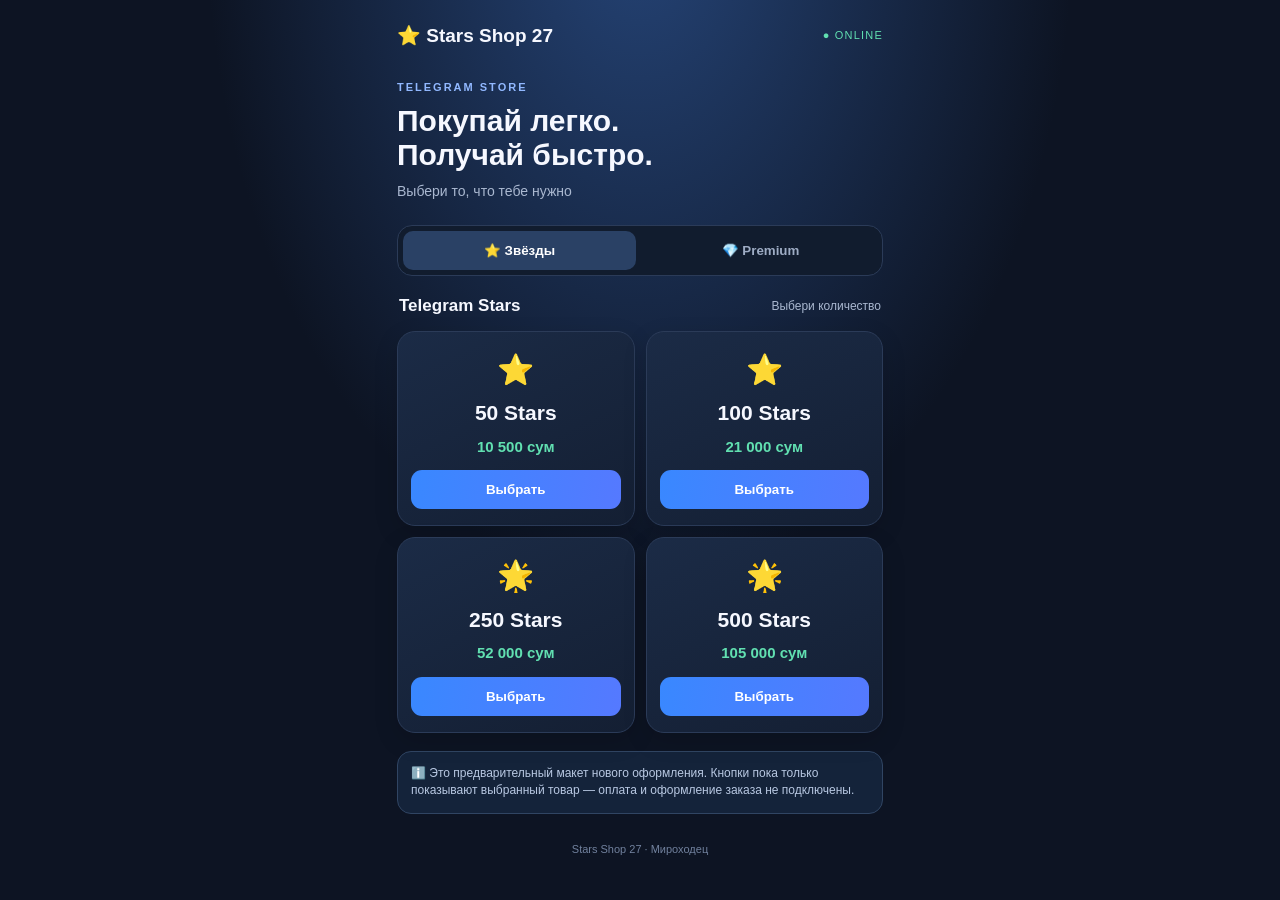
==== widget-preview/index.html @ 759ab861 "Add standalone Stars Shop 27 widget preview" ====
<!doctype html>
<html lang="ru">
<head>
<meta charset="utf-8">
<meta name="viewport" content="width=device-width,initial-scale=1">
<meta name="theme-color" content="#101522">
<title>Stars Shop 27 — новый интерфейс</title>
<style>
:root{color-scheme:dark;--bg:#0d1423;--panel:#17243a;--line:#2b3b58;--muted:#aab8d0;--blue:#438fff;--mint:#61e0b1}
*{box-sizing:border-box}body{margin:0;background:radial-gradient(ellipse at 50% -10%,#254477 0,transparent 48%),var(--bg);color:#f6f8ff;font:15px/1.45 -apple-system,BlinkMacSystemFont,"Segoe UI",sans-serif}
main{max-width:520px;margin:auto;padding:22px 17px 42px}.top{display:flex;align-items:center;justify-content:space-between;margin-bottom:30px}.brand{font-weight:850;font-size:19px}.online{font-size:11px;color:var(--mint);letter-spacing:1.2px}.eyebrow{font-size:11px;letter-spacing:2px;color:#91b8ff;font-weight:800}h1{font-size:30px;line-height:1.12;margin:9px 0}.sub{color:var(--muted);font-size:14px}.tabs{display:flex;gap:8px;margin:24px 0 18px;padding:5px;border:1px solid var(--line);border-radius:15px;background:#111c2e}.tab{flex:1;border:0;border-radius:10px;padding:12px 5px;background:transparent;color:#9eacc4;font-weight:700}.tab.active{background:#2a4165;color:white}.section{display:flex;align-items:center;justify-content:space-between;margin:18px 2px 12px}.section strong{font-size:17px}.section span{font-size:12px;color:var(--muted)}.grid{display:grid;grid-template-columns:1fr 1fr;gap:11px}.item{border:1px solid var(--line);border-radius:18px;padding:16px 13px;background:linear-gradient(155deg,#1b2b46,#141f33);text-align:center;box-shadow:0 8px 24px #0002}.emoji{font-size:30px}.amount{font-size:21px;font-weight:850;margin:7px 0 2px}.price{color:var(--mint);font-weight:800;font-size:15px;margin:7px 0 13px}.buy{width:100%;border:0;border-radius:11px;padding:12px;background:linear-gradient(100deg,#3988ff,#5579ff);color:white;font-weight:800}.buy:active{transform:scale(.98)}.premium .item{background:linear-gradient(155deg,#342d58,#1d2541)}.premium .price{color:#c9b4ff}.hint{margin-top:18px;border:1px solid #304563;background:#14233a;border-radius:14px;padding:13px;color:#b8c8e2;font-size:12px}.foot{text-align:center;color:#71819d;font-size:11px;margin-top:28px}.hidden{display:none}.toast{position:fixed;left:50%;bottom:22px;transform:translate(-50%,20px);opacity:0;pointer-events:none;background:#263b5b;border:1px solid #58739d;border-radius:14px;padding:12px 17px;box-shadow:0 8px 30px #0008;transition:.2s;white-space:nowrap}.toast.show{opacity:1;transform:translate(-50%,0)}
</style>
</head>
<body><main>
<header class="top"><div class="brand">⭐ Stars Shop 27</div><div class="online">● ONLINE</div></header>
<div class="eyebrow">TELEGRAM STORE</div><h1>Покупай легко.<br>Получай быстро.</h1><div class="sub">Выбери то, что тебе нужно</div>
<nav class="tabs"><button class="tab active" data-tab="stars">⭐ Звёзды</button><button class="tab" data-tab="premium">💎 Premium</button></nav>
<section id="stars"><div class="section"><strong>Telegram Stars</strong><span>Выбери количество</span></div><div class="grid">
<article class="item"><div class="emoji">⭐</div><div class="amount">50 Stars</div><div class="price">10 500 сум</div><button class="buy" data-product="50 Stars">Выбрать</button></article>
<article class="item"><div class="emoji">⭐</div><div class="amount">100 Stars</div><div class="price">21 000 сум</div><button class="buy" data-product="100 Stars">Выбрать</button></article>
<article class="item"><div class="emoji">🌟</div><div class="amount">250 Stars</div><div class="price">52 000 сум</div><button class="buy" data-product="250 Stars">Выбрать</button></article>
<article class="item"><div class="emoji">🌟</div><div class="amount">500 Stars</div><div class="price">105 000 сум</div><button class="buy" data-product="500 Stars">Выбрать</button></article>
</div></section>
<section id="premium" class="hidden premium"><div class="section"><strong>Telegram Premium</strong><span>Подписка</span></div><div class="grid">
<article class="item"><div class="emoji">💎</div><div class="amount">3 месяца</div><div class="price">165 000 сум</div><button class="buy" data-product="Premium 3 месяца">Выбрать</button></article>
<article class="item"><div class="emoji">💎</div><div class="amount">6 месяцев</div><div class="price">225 000 сум</div><button class="buy" data-product="Premium 6 месяцев">Выбрать</button></article>
<article class="item"><div class="emoji">👑</div><div class="amount">12 месяцев</div><div class="price">399 000 сум</div><button class="buy" data-product="Premium 12 месяцев">Выбрать</button></article>
</div></section>
<div class="hint">ℹ️ Это предварительный макет нового оформления. Кнопки пока только показывают выбранный товар — оплата и оформление заказа не подключены.</div>
<div class="foot">Stars Shop 27 · Мироходец</div>
</main><div class="toast" id="toast"></div>
<script>
const tabs=[...document.querySelectorAll('.tab')];tabs.forEach(t=>t.addEventListener('click',()=>{tabs.forEach(x=>x.classList.toggle('active',x===t));document.querySelector('#stars').classList.toggle('hidden',t.dataset.tab!=='stars');document.querySelector('#premium').classList.toggle('hidden',t.dataset.tab!=='premium')}));
let timer;document.querySelectorAll('.buy').forEach(b=>b.addEventListener('click',()=>{const el=document.querySelector('#toast');el.textContent='Выбрано: '+b.dataset.product;el.classList.add('show');clearTimeout(timer);timer=setTimeout(()=>el.classList.remove('show'),2100)}));
</script></body></html>
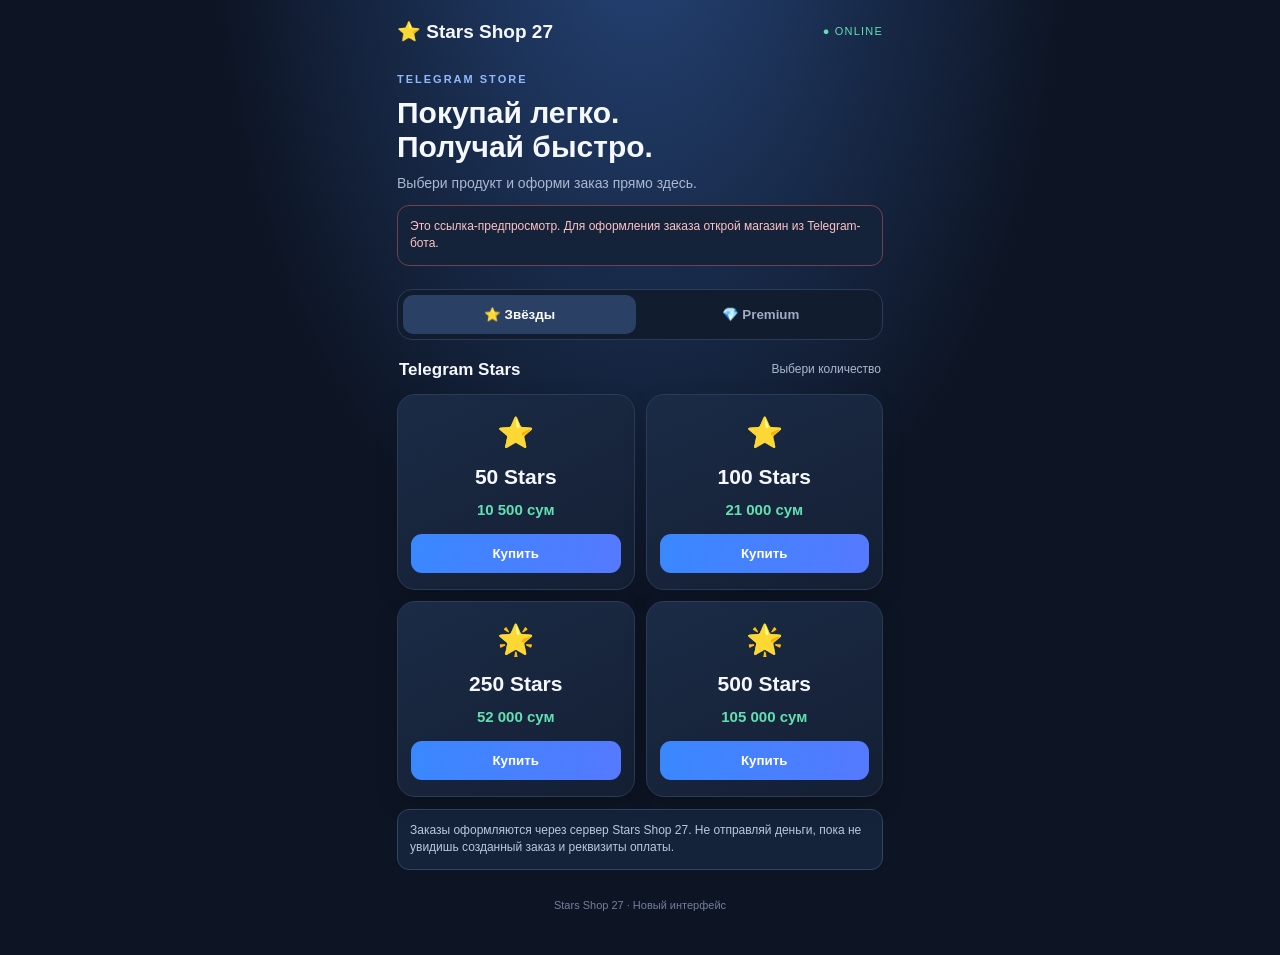
==== commit 8eff533d: "Connect new shop preview to existing order API" ====
--- a/widget-preview/index.html
+++ b/widget-preview/index.html
@@ -2,34 +2,165 @@
 <html lang="ru">
 <head>
 <meta charset="utf-8">
-<meta name="viewport" content="width=device-width,initial-scale=1">
+<meta name="viewport" content="width=device-width,initial-scale=1,viewport-fit=cover">
 <meta name="theme-color" content="#101522">
-<title>Stars Shop 27 — новый интерфейс</title>
+<title>Stars Shop 27</title>
+<script src="https://telegram.org/js/telegram-web-app.js"></script>
 <style>
-:root{color-scheme:dark;--bg:#0d1423;--panel:#17243a;--line:#2b3b58;--muted:#aab8d0;--blue:#438fff;--mint:#61e0b1}
+:root{color-scheme:dark;--bg:#0d1423;--panel:#17243a;--line:#2b3b58;--muted:#aab8d0;--blue:#438fff;--mint:#61e0b1;--red:#ff9c9c}
 *{box-sizing:border-box}body{margin:0;background:radial-gradient(ellipse at 50% -10%,#254477 0,transparent 48%),var(--bg);color:#f6f8ff;font:15px/1.45 -apple-system,BlinkMacSystemFont,"Segoe UI",sans-serif}
-main{max-width:520px;margin:auto;padding:22px 17px 42px}.top{display:flex;align-items:center;justify-content:space-between;margin-bottom:30px}.brand{font-weight:850;font-size:19px}.online{font-size:11px;color:var(--mint);letter-spacing:1.2px}.eyebrow{font-size:11px;letter-spacing:2px;color:#91b8ff;font-weight:800}h1{font-size:30px;line-height:1.12;margin:9px 0}.sub{color:var(--muted);font-size:14px}.tabs{display:flex;gap:8px;margin:24px 0 18px;padding:5px;border:1px solid var(--line);border-radius:15px;background:#111c2e}.tab{flex:1;border:0;border-radius:10px;padding:12px 5px;background:transparent;color:#9eacc4;font-weight:700}.tab.active{background:#2a4165;color:white}.section{display:flex;align-items:center;justify-content:space-between;margin:18px 2px 12px}.section strong{font-size:17px}.section span{font-size:12px;color:var(--muted)}.grid{display:grid;grid-template-columns:1fr 1fr;gap:11px}.item{border:1px solid var(--line);border-radius:18px;padding:16px 13px;background:linear-gradient(155deg,#1b2b46,#141f33);text-align:center;box-shadow:0 8px 24px #0002}.emoji{font-size:30px}.amount{font-size:21px;font-weight:850;margin:7px 0 2px}.price{color:var(--mint);font-weight:800;font-size:15px;margin:7px 0 13px}.buy{width:100%;border:0;border-radius:11px;padding:12px;background:linear-gradient(100deg,#3988ff,#5579ff);color:white;font-weight:800}.buy:active{transform:scale(.98)}.premium .item{background:linear-gradient(155deg,#342d58,#1d2541)}.premium .price{color:#c9b4ff}.hint{margin-top:18px;border:1px solid #304563;background:#14233a;border-radius:14px;padding:13px;color:#b8c8e2;font-size:12px}.foot{text-align:center;color:#71819d;font-size:11px;margin-top:28px}.hidden{display:none}.toast{position:fixed;left:50%;bottom:22px;transform:translate(-50%,20px);opacity:0;pointer-events:none;background:#263b5b;border:1px solid #58739d;border-radius:14px;padding:12px 17px;box-shadow:0 8px 30px #0008;transition:.2s;white-space:nowrap}.toast.show{opacity:1;transform:translate(-50%,0)}
+main{max-width:520px;margin:auto;padding:18px 17px 42px}.top{display:flex;align-items:center;justify-content:space-between;margin-bottom:26px}.brand{font-weight:850;font-size:19px}.online{font-size:11px;color:var(--mint);letter-spacing:1.2px}.eyebrow{font-size:11px;letter-spacing:2px;color:#91b8ff;font-weight:800}h1{font-size:30px;line-height:1.12;margin:9px 0}.sub{color:var(--muted);font-size:14px}.tabs{display:flex;gap:8px;margin:23px 0 18px;padding:5px;border:1px solid var(--line);border-radius:15px;background:#111c2e}.tab{flex:1;border:0;border-radius:10px;padding:12px 5px;background:transparent;color:#9eacc4;font-weight:700}.tab.active{background:#2a4165;color:white}.section{display:flex;align-items:center;justify-content:space-between;margin:18px 2px 12px}.section strong{font-size:17px}.section span{font-size:12px;color:var(--muted)}.grid{display:grid;grid-template-columns:1fr 1fr;gap:11px}.item{border:1px solid var(--line);border-radius:18px;padding:16px 13px;background:linear-gradient(155deg,#1b2b46,#141f33);text-align:center;box-shadow:0 8px 24px #0002}.emoji{font-size:30px}.amount{font-size:21px;font-weight:850;margin:7px 0 2px}.price{color:var(--mint);font-weight:800;font-size:15px;margin:7px 0 13px}.buy,.primary{width:100%;border:0;border-radius:11px;padding:12px;background:linear-gradient(100deg,#3988ff,#5579ff);color:white;font-weight:800}.buy:disabled,.primary:disabled{opacity:.55}.premium .item{background:linear-gradient(155deg,#342d58,#1d2541)}.premium .price{color:#c9b4ff}.hidden{display:none!important}.panel{margin-top:17px;border:1px solid var(--line);background:#142139;border-radius:17px;padding:16px}.panel h2{margin:0 0 12px;font-size:20px}.label{display:block;color:var(--muted);font-size:13px;margin:13px 0 7px}input{width:100%;padding:13px;background:#0d1729;border:1px solid #394c6a;border-radius:11px;color:white;font:inherit;outline:none}input:focus{border-color:var(--blue)}.hint,.notice{margin-top:12px;border:1px solid #304563;background:#14233a;border-radius:12px;padding:12px;color:#b8c8e2;font-size:12px;overflow-wrap:anywhere}.notice.success{border-color:#28664e;color:#a8f0d2}.notice.error{border-color:#74414b;color:#ffc2c2}.product-line{font-weight:800;color:#fff}.muted{color:var(--muted);font-size:13px}.details{white-space:pre-wrap;overflow-wrap:anywhere;background:#0d1729;border:1px solid #394c6a;border-radius:11px;padding:13px;margin-top:12px;line-height:1.6}.secondary{width:100%;border:1px solid #43536e;border-radius:11px;padding:11px;color:#dce8fa;background:#26334a;font-weight:700;margin-top:10px}.back{border:0;background:transparent;color:#7eb6ff;padding:0 0 12px}.order{border:1px solid var(--line);background:#101b2e;border-radius:12px;padding:12px;margin-top:9px}.order strong{display:block}.order small{color:var(--muted)}.foot{text-align:center;color:#71819d;font-size:11px;margin-top:28px}.tab:focus-visible,button:focus-visible{outline:2px solid #91b8ff;outline-offset:2px}
 </style>
 </head>
 <body><main>
 <header class="top"><div class="brand">⭐ Stars Shop 27</div><div class="online">● ONLINE</div></header>
-<div class="eyebrow">TELEGRAM STORE</div><h1>Покупай легко.<br>Получай быстро.</h1><div class="sub">Выбери то, что тебе нужно</div>
-<nav class="tabs"><button class="tab active" data-tab="stars">⭐ Звёзды</button><button class="tab" data-tab="premium">💎 Premium</button></nav>
+<div class="eyebrow">TELEGRAM STORE</div><h1>Покупай легко.<br>Получай быстро.</h1><div class="sub">Выбери продукт и оформи заказ прямо здесь.</div>
+<div id="authNotice" class="notice">Проверяем подключение к Telegram…</div>
+<nav class="tabs"><button class="tab active" data-tab="stars" type="button">⭐ Звёзды</button><button class="tab" data-tab="premium" type="button">💎 Premium</button></nav>
 <section id="stars"><div class="section"><strong>Telegram Stars</strong><span>Выбери количество</span></div><div class="grid">
-<article class="item"><div class="emoji">⭐</div><div class="amount">50 Stars</div><div class="price">10 500 сум</div><button class="buy" data-product="50 Stars">Выбрать</button></article>
-<article class="item"><div class="emoji">⭐</div><div class="amount">100 Stars</div><div class="price">21 000 сум</div><button class="buy" data-product="100 Stars">Выбрать</button></article>
-<article class="item"><div class="emoji">🌟</div><div class="amount">250 Stars</div><div class="price">52 000 сум</div><button class="buy" data-product="250 Stars">Выбрать</button></article>
-<article class="item"><div class="emoji">🌟</div><div class="amount">500 Stars</div><div class="price">105 000 сум</div><button class="buy" data-product="500 Stars">Выбрать</button></article>
+<article class="item"><div class="emoji">⭐</div><div class="amount">50 Stars</div><div class="price">10 500 сум</div><button class="buy" data-product="STARS" data-package="50">Купить</button></article>
+<article class="item"><div class="emoji">⭐</div><div class="amount">100 Stars</div><div class="price">21 000 сум</div><button class="buy" data-product="STARS" data-package="100">Купить</button></article>
+<article class="item"><div class="emoji">🌟</div><div class="amount">250 Stars</div><div class="price">52 000 сум</div><button class="buy" data-product="STARS" data-package="250">Купить</button></article>
+<article class="item"><div class="emoji">🌟</div><div class="amount">500 Stars</div><div class="price">105 000 сум</div><button class="buy" data-product="STARS" data-package="500">Купить</button></article>
 </div></section>
 <section id="premium" class="hidden premium"><div class="section"><strong>Telegram Premium</strong><span>Подписка</span></div><div class="grid">
-<article class="item"><div class="emoji">💎</div><div class="amount">3 месяца</div><div class="price">165 000 сум</div><button class="buy" data-product="Premium 3 месяца">Выбрать</button></article>
-<article class="item"><div class="emoji">💎</div><div class="amount">6 месяцев</div><div class="price">225 000 сум</div><button class="buy" data-product="Premium 6 месяцев">Выбрать</button></article>
-<article class="item"><div class="emoji">👑</div><div class="amount">12 месяцев</div><div class="price">399 000 сум</div><button class="buy" data-product="Premium 12 месяцев">Выбрать</button></article>
+<article class="item"><div class="emoji">💎</div><div class="amount">3 месяца</div><div class="price">165 000 сум</div><button class="buy" data-product="PREMIUM" data-months="3">Купить</button></article>
+<article class="item"><div class="emoji">💎</div><div class="amount">6 месяцев</div><div class="price">225 000 сум</div><button class="buy" data-product="PREMIUM" data-months="6">Купить</button></article>
+<article class="item"><div class="emoji">👑</div><div class="amount">12 месяцев</div><div class="price">399 000 сум</div><button class="buy" data-product="PREMIUM" data-months="12">Купить</button></article>
 </div></section>
-<div class="hint">ℹ️ Это предварительный макет нового оформления. Кнопки пока только показывают выбранный товар — оплата и оформление заказа не подключены.</div>
-<div class="foot">Stars Shop 27 · Мироходец</div>
-</main><div class="toast" id="toast"></div>
+
+<section id="purchasePanel" class="panel hidden">
+<button class="back" id="backToShop" type="button">← Назад к товарам</button>
+<h2>Оформление заказа</h2><div id="selectedProduct" class="product-line"></div>
+<label class="label" for="username">Telegram username получателя</label>
+<input id="username" type="text" placeholder="@username" maxlength="33" autocomplete="off" autocapitalize="none">
+<div class="muted">Введи username того, кому нужно отправить Stars или Premium.</div>
+<button id="checkButton" class="primary" style="margin-top:14px" type="button">Проверить username</button>
+<div id="checkMessage" class="notice hidden" role="status"></div>
+<div id="recipientCard" class="notice hidden"></div>
+<button id="createButton" class="primary hidden" style="margin-top:12px" type="button">Создать заказ и перейти к оплате</button>
+</section>
+
+<section id="paymentPanel" class="panel hidden">
+<button class="back" id="backFromPayment" type="button">← Назад к магазину</button>
+<h2>Оплата заказа</h2><div id="orderSummary" class="muted"></div>
+<div class="notice">Переведи точную сумму по реквизитам ниже. После перевода нажми «Я оплатил». Администратор проверит поступление денег.</div>
+<div id="paymentDetails" class="details"></div>
+<button id="copyButton" class="secondary" type="button">Скопировать реквизиты</button>
+<button id="paidButton" class="primary" style="margin-top:12px" type="button">Я оплатил</button>
+<div id="paymentMessage" class="notice hidden" role="status"></div>
+</section>
+
+<section id="historyPanel" class="panel hidden">
+<h2>Мои заказы</h2><button class="secondary" id="refreshHistory" type="button">Обновить</button>
+<div id="historyList" class="muted" style="margin-top:12px"></div>
+</section>
+<div class="hint">Заказы оформляются через сервер Stars Shop 27. Не отправляй деньги, пока не увидишь созданный заказ и реквизиты оплаты.</div>
+<div class="foot">Stars Shop 27 · Новый интерфейс</div>
+</main>
 <script>
-const tabs=[...document.querySelectorAll('.tab')];tabs.forEach(t=>t.addEventListener('click',()=>{tabs.forEach(x=>x.classList.toggle('active',x===t));document.querySelector('#stars').classList.toggle('hidden',t.dataset.tab!=='stars');document.querySelector('#premium').classList.toggle('hidden',t.dataset.tab!=='premium')}));
-let timer;document.querySelectorAll('.buy').forEach(b=>b.addEventListener('click',()=>{const el=document.querySelector('#toast');el.textContent='Выбрано: '+b.dataset.product;el.classList.add('show');clearTimeout(timer);timer=setTimeout(()=>el.classList.remove('show'),2100)}));
-</script></body></html>+const API_BASE = "https://starsshopbot27.onrender.com";
+const tg = window.Telegram?.WebApp;
+if (tg) { tg.ready(); tg.expand(); }
+const $ = id => document.getElementById(id);
+const state = { product: null, packageId: null, months: null, username: "", checked: false, order: null, paymentDetails: "" };
+function initData(){ return tg?.initData || ""; }
+function headers(){ return {"Content-Type":"application/json","X-Telegram-Init-Data":initData()}; }
+function showNotice(id,message,type=""){ const el=$(id); el.textContent=message; el.className="notice"+(type?" "+type:""); el.classList.remove("hidden"); }
+function hide(id){ $(id).classList.add("hidden"); }
+function formatPrice(value){ return new Intl.NumberFormat("ru-RU").format(Number(value)||0)+" сум"; }
+function productTitle(){ return state.product==="STARS" ? state.packageId+" Telegram Stars" : "Telegram Premium на "+state.months+" месяцев"; }
+function showShop(){ hide("purchasePanel");hide("paymentPanel");hide("historyPanel");$("stars").classList.toggle("hidden",document.querySelector(".tab.active").dataset.tab!=="stars"); }
+function openPurchase(button){
+ state.product=button.dataset.product; state.packageId=button.dataset.package||null; state.months=button.dataset.months?Number(button.dataset.months):null; state.checked=false;state.username="";state.order=null;
+ $("selectedProduct").textContent=productTitle();$("username").value="";
+ hide("checkMessage");hide("recipientCard");hide("createButton");hide("paymentPanel");hide("historyPanel");
+ $("purchasePanel").classList.remove("hidden");$("purchasePanel").scrollIntoView({behavior:"smooth",block:"start"});
+}
+document.querySelectorAll(".tab").forEach(tab=>tab.addEventListener("click",()=>{
+ document.querySelectorAll(".tab").forEach(t=>t.classList.toggle("active",t===tab));
+ $("stars").classList.toggle("hidden",tab.dataset.tab!=="stars");$("premium").classList.toggle("hidden",tab.dataset.tab!=="premium");
+ hide("purchasePanel");hide("paymentPanel");hide("historyPanel");
+}));
+document.querySelectorAll(".buy").forEach(button=>button.addEventListener("click",()=>openPurchase(button)));
+$("backToShop").addEventListener("click",showShop);
+$("backFromPayment").addEventListener("click",()=>{hide("paymentPanel");$("purchasePanel").classList.remove("hidden");});
+$("username").addEventListener("input",()=>{state.checked=false;hide("recipientCard");hide("createButton");hide("checkMessage");});
+function normalizedUsername(value){return value.trim().replace(/^@+/,"");}
+async function api(path,options={}){
+ if(!initData()) throw new Error("Открой магазин через кнопку бота в Telegram — в обычном браузере оформить заказ нельзя.");
+ const response=await fetch(API_BASE+path,{...options,headers:{...headers(),...(options.headers||{})}});
+ let data={};try{data=await response.json();}catch{}
+ if(!response.ok) throw new Error(data.error||data.message||"Ошибка сервера. Попробуй позже.");
+ return data;
+}
+$("checkButton").addEventListener("click",async()=>{
+ const username=normalizedUsername($("username").value);
+ if(!/^[A-Za-z0-9_]{5,32}$/.test(username)){showNotice("checkMessage","Username должен содержать от 5 до 32 символов: латинские буквы, цифры или _.","error");return;}
+ const button=$("checkButton");button.disabled=true;button.textContent="Проверяем…";state.checked=false;hide("createButton");hide("recipientCard");
+ try{
+  const payload={username,product:state.product,months:state.months};
+  const data=await api("/api/recipient/check",{method:"POST",body:JSON.stringify(payload)});
+  if(!data.eligible) throw new Error(data.error||"Этот получатель не подходит.");
+  state.username=username;state.checked=true;
+  showNotice("recipientCard",(data.name?data.name+" · ":"")+"@"+username+"\nПолучатель проверен. Можно создавать заказ.","success");
+  showNotice("checkMessage","Проверка прошла успешно.","success");$("createButton").classList.remove("hidden");
+ }catch(error){showNotice("checkMessage",error.message,"error");}
+ finally{button.disabled=false;button.textContent="Проверить username";}
+});
+$("createButton").addEventListener("click",async()=>{
+ if(!state.checked||!state.username){showNotice("checkMessage","Сначала проверь username.","error");return;}
+ const button=$("createButton");button.disabled=true;button.textContent="Создаём заказ…";
+ try{
+  const payload={product:state.product,username:state.username};
+  if(state.product==="STARS")payload.package_id=state.packageId;else payload.months=state.months;
+  const data=await api("/api/orders",{method:"POST",body:JSON.stringify(payload)});
+  state.order=data.order||null;state.paymentDetails=data.payment_details||"";
+  if(!state.order?.id)throw new Error("Сервер не вернул номер заказа. Обратись в поддержку и не повторяй оплату.");
+  $("orderSummary").textContent=productTitle()+" · получатель @"+state.username+" · "+formatPrice(state.order.price)+" · № "+state.order.id;
+  $("paymentDetails").textContent=state.paymentDetails||"Реквизиты не получены. Не отправляй деньги — обратись в поддержку.";
+  hide("purchasePanel");$("paymentPanel").classList.remove("hidden");$("paymentPanel").scrollIntoView({behavior:"smooth",block:"start"});
+  if(!state.paymentDetails){$("paidButton").disabled=true;showNotice("paymentMessage","Реквизиты оплаты отсутствуют. Не переводи деньги.","error");}
+ }catch(error){showNotice("checkMessage",error.message,"error");}
+ finally{button.disabled=false;button.textContent="Создать заказ и перейти к оплате";}
+});
+$("copyButton").addEventListener("click",async()=>{
+ if(!state.paymentDetails){showNotice("paymentMessage","Реквизиты отсутствуют.","error");return;}
+ try{await navigator.clipboard.writeText(state.paymentDetails);showNotice("paymentMessage","Реквизиты скопированы.","success");}
+ catch{const field=document.createElement("textarea");field.value=state.paymentDetails;document.body.appendChild(field);field.select();document.execCommand("copy");field.remove();showNotice("paymentMessage","Реквизиты скопированы.","success");}
+});
+$("paidButton").addEventListener("click",async()=>{
+ if(!state.order?.id)return;
+ const button=$("paidButton");button.disabled=true;button.textContent="Отправляем…";
+ try{
+  const data=await api("/api/orders/"+encodeURIComponent(state.order.id)+"/paid",{method:"POST",body:JSON.stringify({})});
+  showNotice("paymentMessage",data.message||"Сообщение об оплате отправлено администратору.","success");button.textContent="Заявка отправлена";
+ }catch(error){showNotice("paymentMessage",error.message,"error");button.disabled=false;button.textContent="Я оплатил";}
+});
+$("refreshHistory").addEventListener("click",loadHistory);
+async function loadHistory(){
+ const list=$("historyList");list.textContent="Загружаем…";$("historyPanel").classList.remove("hidden");
+ try{
+  const data=await api("/api/orders");
+  if(!data.orders?.length){list.textContent="Пока заказов нет.";return;}
+  list.innerHTML="";
+  data.orders.forEach(order=>{
+   const item=document.createElement("div");item.className="order";
+   const title=order.product==="PREMIUM"?"Premium · "+order.months+" мес.":(order.quantity||"")+" Stars";
+   const strong=document.createElement("strong");strong.textContent=title+" · "+formatPrice(order.price);
+   const small=document.createElement("small");small.textContent="@"+order.username+" · "+(order.status||"Статус неизвестен")+" · "+(order.id||"");
+   item.append(strong,small);list.appendChild(item);
+  });
+ }catch(error){list.textContent=error.message;}
+}
+const auth=$("authNotice");
+if(initData()){
+ const user=tg?.initDataUnsafe?.user;
+ auth.textContent="Telegram подключён"+(user?.first_name?", "+user.first_name:"")+". Можно оформлять заказ.";
+ auth.classList.add("success");
+}else{
+ auth.textContent="Это ссылка-предпросмотр. Для оформления заказа открой магазин из Telegram-бота.";
+ auth.classList.add("error");
+}
+</script>
+</body></html>
